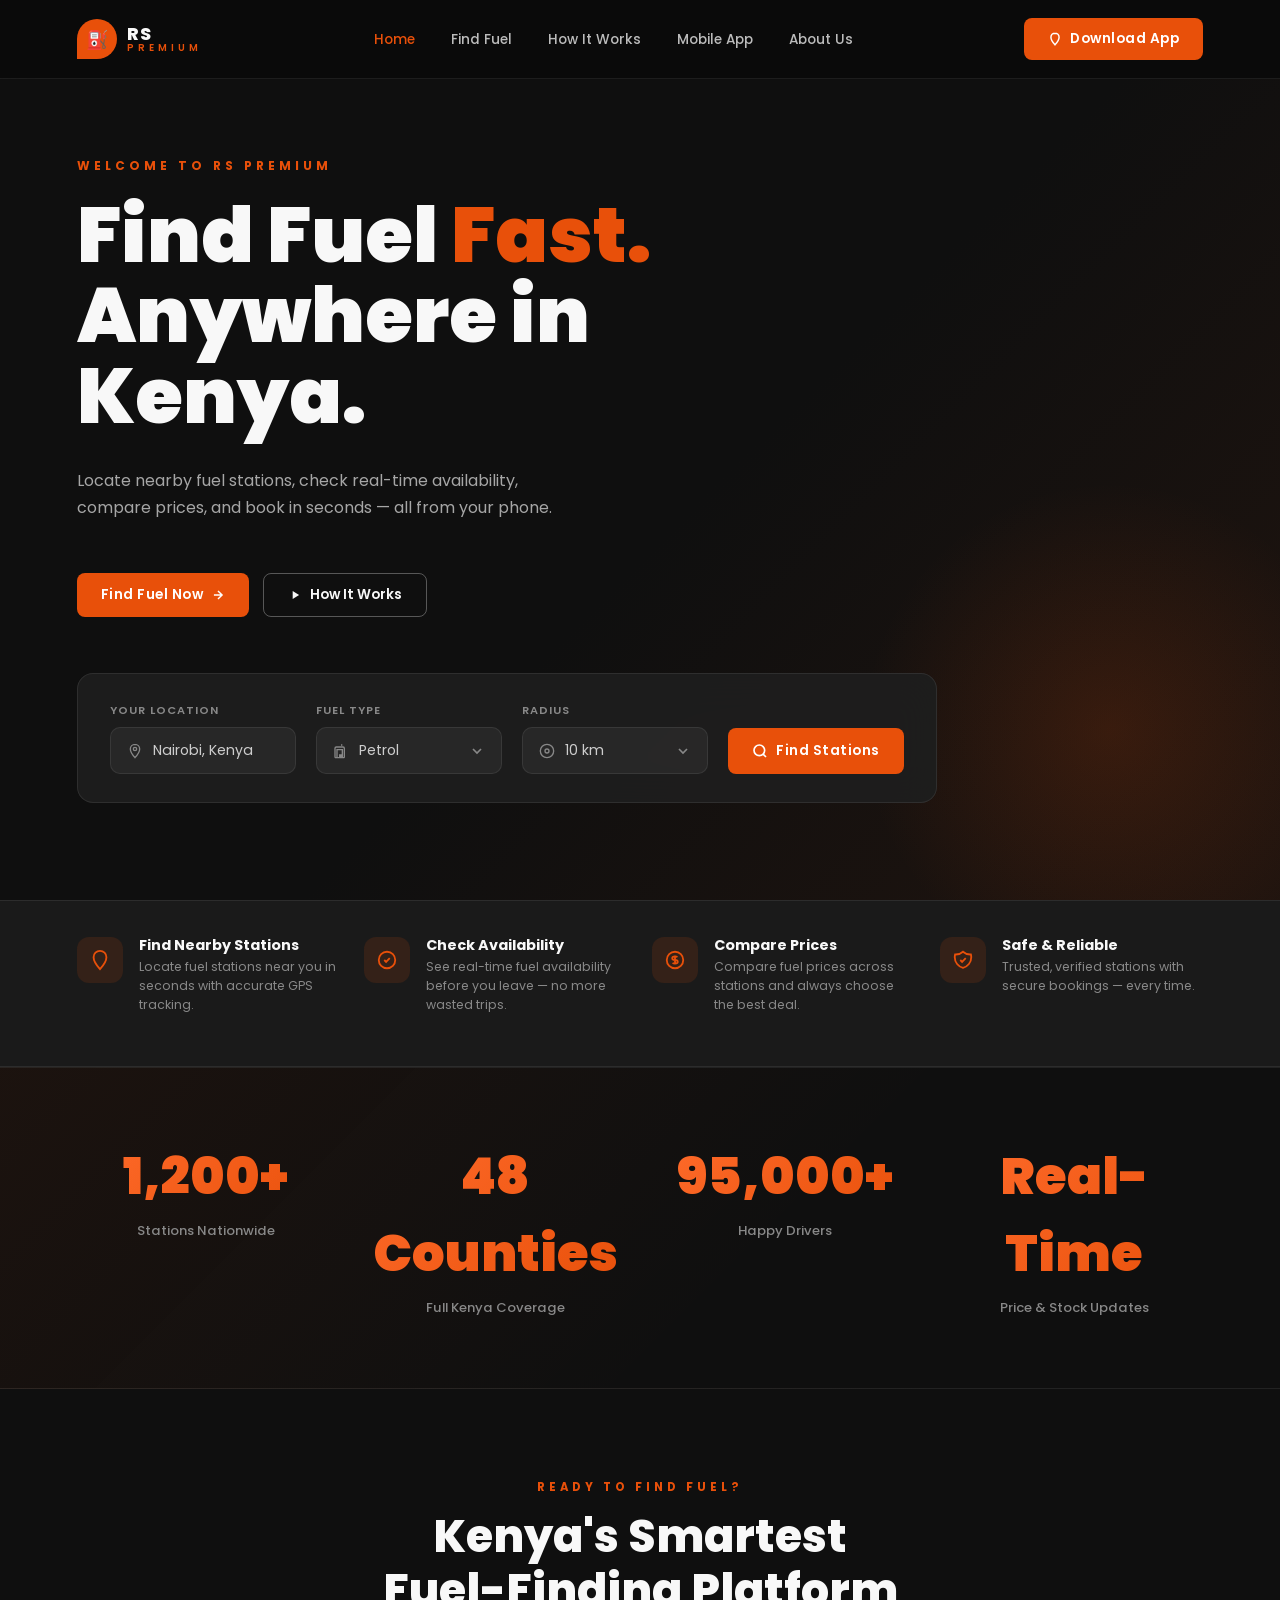
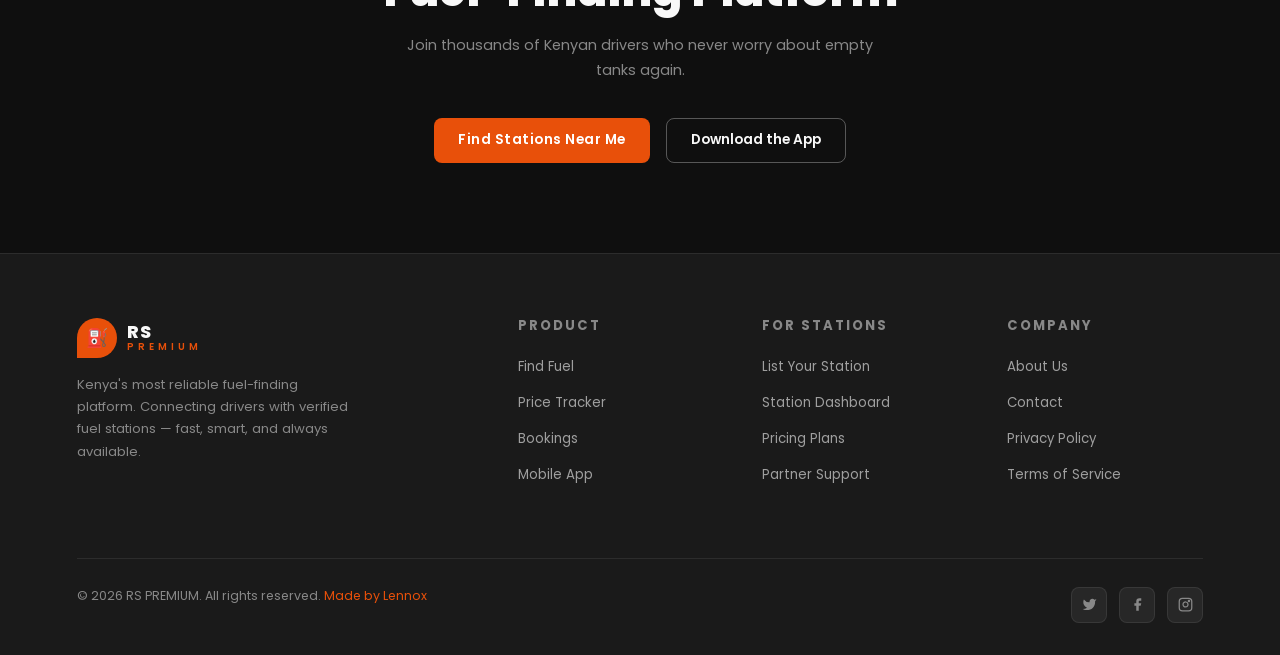
==== index.html @ 86611fc4 "initial comit" ====
<!DOCTYPE html>
<html lang="en">
<head>
  <meta charset="UTF-8">
  <meta name="viewport" content="width=device-width, initial-scale=1.0">
  <title>RS PREMIUM — Fuel. Anywhere. Anytime.</title>
  <!-- Google Fonts -->
  <link href="https://fonts.googleapis.com/css2?family=Poppins:wght@300;400;500;600;700;800;900&display=swap" rel="stylesheet">
  <!-- Bootstrap 5 -->
  <link rel="stylesheet" href="https://cdn.jsdelivr.net/npm/bootstrap@5.3.3/dist/css/bootstrap.min.css">
  <!-- Custom CSS -->
  <link rel="stylesheet" href="styles.css">
</head>
<body>

<!-- ─── NAVBAR ─────────────────────────────────────── -->
<nav class="jaza-nav">
  <a href="index.html" class="nav-logo">
    <div class="logo-icon">⛽</div>
    <div class="brand">
      <span class="brand-name">RS</span>
      <span class="brand-sub">PREMIUM</span>
    </div>
  </a>

  <ul class="nav-links">
    <li><a href="index.html" class="active">Home</a></li>
    <li><a href="stations.html">Find Fuel</a></li>
    <li><a href="how-it-works.html">How It Works</a></li>
    <li><a href="app.html">Mobile App</a></li>
    <li><a href="about.html">About Us</a></li>
  </ul>

  <button class="btn-jaza-primary d-none d-md-inline-flex" onclick="window.location.href='app.html'">
    <svg width="14" height="14" fill="none" viewBox="0 0 24 24" stroke="currentColor" stroke-width="2.5"><path d="M12 2C8.13 2 5 5.13 5 9c0 5.25 7 13 7 13s7-7.75 7-13c0-3.87-3.13-7-7-7z"/></svg>
    Download App
  </button>

  <button class="nav-hamburger" id="hamburger" aria-label="Menu">
    <span></span><span></span><span></span>
  </button>
</nav>

<!-- Mobile Menu -->
<div class="mobile-menu" id="mobileMenu">
  <a href="index.html">Home</a>
  <a href="stations.html">Find Fuel</a>
  <a href="how-it-works.html">How It Works</a>
  <a href="app.html">Mobile App</a>
  <a href="about.html">About Us</a>
</div>

<!-- ─── HERO ──────────────────────────────────────── -->
<section class="hero" id="home">
  <div class="hero-label">Welcome to RS PREMIUM</div>
  <h1>Find Fuel <em>Fast.</em><br>Anywhere in Kenya.</h1>
  <p>Locate nearby fuel stations, check real-time availability, compare prices, and book in seconds — all from your phone.</p>
  <div class="hero-ctas">
    <a href="stations.html" class="btn-jaza-primary">
      Find Fuel Now
      <svg width="14" height="14" fill="none" viewBox="0 0 24 24" stroke="currentColor" stroke-width="2.5"><path d="M5 12h14M12 5l7 7-7 7"/></svg>
    </a>
    <a href="how-it-works.html" class="btn-jaza-outline">
      <svg width="14" height="14" fill="currentColor" viewBox="0 0 24 24"><path d="M8 5v14l11-7z"/></svg>
      How It Works
    </a>
  </div>

  <!-- Search Bar -->
  <div class="search-bar">
    <div class="field">
      <label>Your Location</label>
      <div class="field-input">
        <svg fill="none" viewBox="0 0 24 24" stroke="currentColor" stroke-width="2"><path d="M12 2C8.13 2 5 5.13 5 9c0 5.25 7 13 7 13s7-7.75 7-13c0-3.87-3.13-7-7-7zm0 9.5c-1.38 0-2.5-1.12-2.5-2.5s1.12-2.5 2.5-2.5 2.5 1.12 2.5 2.5-1.12 2.5-2.5 2.5z"/></svg>
        <span>Nairobi, Kenya</span>
      </div>
    </div>
    <div class="field">
      <label>Fuel Type</label>
      <div class="field-input">
        <svg fill="none" viewBox="0 0 24 24" stroke="currentColor" stroke-width="2"><path d="M3 22V8a2 2 0 012-2h10a2 2 0 012 2v14M3 22h14M13 4V2M6 22V10h8v12M10 22v-4h2v4"/></svg>
        <span>Petrol</span>
        <svg fill="none" viewBox="0 0 24 24" stroke="currentColor" stroke-width="2.5"><path d="M6 9l6 6 6-6"/></svg>
      </div>
    </div>
    <div class="field">
      <label>Radius</label>
      <div class="field-input">
        <svg fill="none" viewBox="0 0 24 24" stroke="currentColor" stroke-width="2"><circle cx="12" cy="12" r="10"/><circle cx="12" cy="12" r="3"/></svg>
        <span>10 km</span>
        <svg fill="none" viewBox="0 0 24 24" stroke="currentColor" stroke-width="2.5"><path d="M6 9l6 6 6-6"/></svg>
      </div>
    </div>
    <a href="stations.html" class="btn-jaza-primary" style="height:46px;">
      <svg width="16" height="16" fill="none" viewBox="0 0 24 24" stroke="currentColor" stroke-width="2.5"><circle cx="11" cy="11" r="8"/><path d="M21 21l-4.35-4.35"/></svg>
      Find Stations
    </a>
  </div>
</section>

<!-- ─── FEATURES STRIP ─────────────────────────────── -->
<div class="features-strip reveal">
  <div class="feature-item">
    <div class="feature-icon">
      <svg fill="none" viewBox="0 0 24 24" stroke="currentColor" stroke-width="2"><path d="M12 2C8.13 2 5 5.13 5 9c0 5.25 7 13 7 13s7-7.75 7-13c0-3.87-3.13-7-7-7z"/></svg>
    </div>
    <div>
      <h4>Find Nearby Stations</h4>
      <p>Locate fuel stations near you in seconds with accurate GPS tracking.</p>
    </div>
  </div>
  <div class="feature-item">
    <div class="feature-icon">
      <svg fill="none" viewBox="0 0 24 24" stroke="currentColor" stroke-width="2"><path d="M9 12l2 2 4-4m6 2a9 9 0 11-18 0 9 9 0 0118 0z"/></svg>
    </div>
    <div>
      <h4>Check Availability</h4>
      <p>See real-time fuel availability before you leave — no more wasted trips.</p>
    </div>
  </div>
  <div class="feature-item">
    <div class="feature-icon">
      <svg fill="none" viewBox="0 0 24 24" stroke="currentColor" stroke-width="2"><path d="M12 8c-1.657 0-3 .895-3 2s1.343 2 3 2 3 .895 3 2-1.343 2-3 2m0-8c1.11 0 2.08.402 2.599 1M12 8V7m0 1v8m0 0v1m0-1c-1.11 0-2.08-.402-2.599-1M21 12a9 9 0 11-18 0 9 9 0 0118 0z"/></svg>
    </div>
    <div>
      <h4>Compare Prices</h4>
      <p>Compare fuel prices across stations and always choose the best deal.</p>
    </div>
  </div>
  <div class="feature-item">
    <div class="feature-icon">
      <svg fill="none" viewBox="0 0 24 24" stroke="currentColor" stroke-width="2"><path d="M9 12l2 2 4-4m5.618-4.016A11.955 11.955 0 0112 2.944a11.955 11.955 0 01-8.618 3.04A12.02 12.02 0 003 9c0 5.591 3.824 10.29 9 11.622 5.176-1.332 9-6.03 9-11.622 0-1.042-.133-2.052-.382-3.016z"/></svg>
    </div>
    <div>
      <h4>Safe & Reliable</h4>
      <p>Trusted, verified stations with secure bookings — every time.</p>
    </div>
  </div>
</div>

<!-- ─── STATS BAND ─────────────────────────────────── -->
<div class="stats-band">
  <div class="reveal">
    <div class="stat-num">1,200+</div>
    <div class="stat-label">Stations Nationwide</div>
  </div>
  <div class="reveal">
    <div class="stat-num">48 Counties</div>
    <div class="stat-label">Full Kenya Coverage</div>
  </div>
  <div class="reveal">
    <div class="stat-num">95,000+</div>
    <div class="stat-label">Happy Drivers</div>
  </div>
  <div class="reveal">
    <div class="stat-num">Real-Time</div>
    <div class="stat-label">Price &amp; Stock Updates</div>
  </div>
</div>

<!-- ─── CTA STRIP ──────────────────────────────────── -->
<div class="jaza-section" style="text-align:center;">
  <div class="section-tag reveal">Ready to Find Fuel?</div>
  <h2 class="section-title reveal" style="max-width:520px;margin:0 auto;">Kenya's Smartest Fuel-Finding Platform</h2>
  <p class="section-subtitle reveal" style="margin:16px auto 36px;">Join thousands of Kenyan drivers who never worry about empty tanks again.</p>
  <div class="d-flex gap-3 justify-content-center flex-wrap reveal">
    <a href="stations.html" class="btn-jaza-primary">Find Stations Near Me</a>
    <a href="app.html" class="btn-jaza-outline">Download the App</a>
  </div>
</div>

<!-- ─── FOOTER ─────────────────────────────────────── -->
<footer>
  <div class="footer-grid">
    <div class="footer-brand">
      <a href="index.html" class="nav-logo">
        <div class="logo-icon">⛽</div>
        <div class="brand">
          <span class="brand-name">RS</span>
          <span class="brand-sub">PREMIUM</span>
        </div>
      </a>
      <p>Kenya's most reliable fuel-finding platform. Connecting drivers with verified fuel stations — fast, smart, and always available.</p>
    </div>
    <div class="footer-col">
      <h4>Product</h4>
      <ul>
        <li><a href="stations.html">Find Fuel</a></li>
        <li><a href="stations.html">Price Tracker</a></li>
        <li><a href="stations.html">Bookings</a></li>
        <li><a href="app.html">Mobile App</a></li>
      </ul>
    </div>
    <div class="footer-col">
      <h4>For Stations</h4>
      <ul>
        <li><a href="about.html">List Your Station</a></li>
        <li><a href="about.html">Station Dashboard</a></li>
        <li><a href="about.html">Pricing Plans</a></li>
        <li><a href="about.html">Partner Support</a></li>
      </ul>
    </div>
    <div class="footer-col">
      <h4>Company</h4>
      <ul>
        <li><a href="about.html">About Us</a></li>
        <li><a href="about.html">Contact</a></li>
        <li><a href="#">Privacy Policy</a></li>
        <li><a href="#">Terms of Service</a></li>
      </ul>
    </div>
  </div>
  <div class="footer-bottom">
    <p>© 2026 RS PREMIUM. All rights reserved. <span>Made by Lennox</span></p>
    <div class="footer-socials">
      <a href="#" class="social-link" aria-label="Twitter">
        <svg fill="currentColor" viewBox="0 0 24 24"><path d="M23 3a10.9 10.9 0 01-3.14 1.53 4.48 4.48 0 00-7.86 3v1A10.66 10.66 0 013 4s-4 9 5 13a11.64 11.64 0 01-7 2c9 5 20 0 20-11.5a4.5 4.5 0 00-.08-.83A7.72 7.72 0 0023 3z"/></svg>
      </a>
      <a href="#" class="social-link" aria-label="Facebook">
        <svg fill="currentColor" viewBox="0 0 24 24"><path d="M18 2h-3a5 5 0 00-5 5v3H7v4h3v8h4v-8h3l1-4h-4V7a1 1 0 011-1h3z"/></svg>
      </a>
      <a href="#" class="social-link" aria-label="Instagram">
        <svg fill="none" viewBox="0 0 24 24" stroke="currentColor" stroke-width="2"><rect x="2" y="2" width="20" height="20" rx="5" ry="5"/><path d="M16 11.37A4 4 0 1112.63 8 4 4 0 0116 11.37z"/><circle cx="17.5" cy="6.5" r="1" fill="currentColor"/></svg>
      </a>
    </div>
  </div>
</footer>

<!-- Bootstrap JS -->
<script src="https://cdn.jsdelivr.net/npm/bootstrap@5.3.3/dist/js/bootstrap.bundle.min.js"></script>
<!-- Custom JS -->
<script src="main.js"></script>
</body>
</html>
---- styles.css ----
/* ===================================================
   RS PREMIUM — Global Stylesheet
   Uses Bootstrap 5 + custom CSS variables & overrides
=================================================== */

/* ─── ROOT VARIABLES ──────────────────────────────── */
:root {
  --orange: #E8500A;
  --orange-light: #FF6B2B;
  --black: #0F0F0F;
  --dark: #1A1A1A;
  --card-bg: #1E1E1E;
  --green: #1B5E20;
  --green-bright: #22C55E;
  --white: #F8F8F8;
  --gray: #888;
  --border: rgba(255, 255, 255, 0.08);
  --font: 'Poppins', sans-serif;
}

/* ─── BASE ────────────────────────────────────────── */
*, *::before, *::after { box-sizing: border-box; margin: 0; padding: 0; }
html { scroll-behavior: smooth; }

body {
  font-family: var(--font);
  background: var(--black);
  color: var(--white);
  overflow-x: hidden;
}

/* ─── TYPOGRAPHY HELPERS ──────────────────────────── */
.section-tag {
  color: var(--orange);
  font-size: .72rem;
  font-weight: 700;
  letter-spacing: 4px;
  text-transform: uppercase;
  margin-bottom: 14px;
}

.section-title {
  font-size: clamp(1.8rem, 3.5vw, 2.8rem);
  font-weight: 800;
  line-height: 1.2;
}

.section-subtitle {
  color: var(--gray);
  font-size: .9rem;
  margin-top: 12px;
  max-width: 500px;
  line-height: 1.7;
}

.section-header-row {
  display: flex;
  align-items: flex-end;
  justify-content: space-between;
  margin-bottom: 48px;
  flex-wrap: wrap;
  gap: 20px;
}

.view-all-link {
  color: var(--orange);
  text-decoration: none;
  font-size: .82rem;
  font-weight: 600;
  display: flex;
  align-items: center;
  gap: 6px;
  white-space: nowrap;
}
.view-all-link:hover { text-decoration: underline; color: var(--orange-light); }

/* ─── BOOTSTRAP OVERRIDES ─────────────────────────── */
.btn-jaza-primary {
  background: var(--orange);
  color: #fff;
  border: none;
  cursor: pointer;
  padding: 11px 24px;
  border-radius: 8px;
  font-family: var(--font);
  font-weight: 600;
  font-size: .85rem;
  letter-spacing: .5px;
  transition: all .25s;
  display: inline-flex;
  align-items: center;
  gap: 8px;
  text-decoration: none;
}
.btn-jaza-primary:hover {
  background: var(--orange-light);
  transform: translateY(-1px);
  box-shadow: 0 8px 24px rgba(232, 80, 10, .4);
  color: #fff;
}

.btn-jaza-outline {
  background: transparent;
  color: var(--white);
  border: 1.5px solid rgba(255, 255, 255, .3);
  cursor: pointer;
  padding: 11px 24px;
  border-radius: 8px;
  font-family: var(--font);
  font-weight: 600;
  font-size: .85rem;
  transition: all .25s;
  display: inline-flex;
  align-items: center;
  gap: 8px;
  text-decoration: none;
}
.btn-jaza-outline:hover {
  border-color: var(--white);
  background: rgba(255, 255, 255, .06);
  color: var(--white);
}

/* ─── NAVBAR ──────────────────────────────────────── */
.jaza-nav {
  position: fixed;
  top: 0;
  width: 100%;
  z-index: 1000;
  display: flex;
  align-items: center;
  justify-content: space-between;
  padding: 18px 6%;
  background: rgba(10, 10, 10, 0.85);
  backdrop-filter: blur(20px);
  -webkit-backdrop-filter: blur(20px);
  border-bottom: 1px solid var(--border);
  transition: box-shadow .3s;
}

.nav-logo {
  display: flex;
  align-items: center;
  gap: 10px;
  text-decoration: none;
  color: var(--white);
}
.logo-icon {
  width: 40px;
  height: 40px;
  background: var(--orange);
  border-radius: 50% 50% 50% 0;
  display: flex;
  align-items: center;
  justify-content: center;
  font-size: 18px;
  flex-shrink: 0;
}
.brand { line-height: 1; }
.brand .brand-name {
  display: block;
  font-weight: 800;
  font-size: 1.1rem;
  letter-spacing: 1px;
}
.brand .brand-sub {
  display: block;
  font-size: .6rem;
  color: var(--orange);
  letter-spacing: 4px;
  font-weight: 600;
}

.nav-links {
  display: flex;
  gap: 36px;
  list-style: none;
  margin: 0;
  padding: 0;
}
.nav-links a {
  text-decoration: none;
  color: var(--white);
  font-size: .85rem;
  font-weight: 500;
  opacity: .75;
  transition: opacity .2s;
}
.nav-links a:hover,
.nav-links a.active { opacity: 1; color: var(--orange); }

/* Mobile hamburger toggle */
.nav-hamburger {
  display: none;
  flex-direction: column;
  gap: 5px;
  cursor: pointer;
  background: none;
  border: none;
  padding: 4px;
}
.nav-hamburger span {
  display: block;
  width: 22px;
  height: 2px;
  background: var(--white);
  border-radius: 2px;
  transition: all .3s;
}

/* Mobile menu */
.mobile-menu {
  display: none;
  position: fixed;
  top: 74px;
  left: 0;
  right: 0;
  background: rgba(15, 15, 15, 0.97);
  backdrop-filter: blur(20px);
  border-bottom: 1px solid var(--border);
  padding: 24px 6%;
  z-index: 999;
  flex-direction: column;
  gap: 20px;
}
.mobile-menu.open { display: flex; }
.mobile-menu a {
  text-decoration: none;
  color: var(--white);
  font-size: 1rem;
  font-weight: 500;
  padding: 8px 0;
  border-bottom: 1px solid var(--border);
  opacity: .8;
  transition: opacity .2s, color .2s;
}
.mobile-menu a:hover { opacity: 1; color: var(--orange); }

/* ─── PAGE WRAPPER ────────────────────────────────── */
.page-wrapper { padding-top: 74px; }

/* ─── HERO ────────────────────────────────────────── */
.hero {
  min-height: 100vh;
  background:
    linear-gradient(135deg, rgba(15, 15, 15, .96) 0%, rgba(15, 15, 15, .7) 55%, rgba(232, 80, 10, .08) 100%),
    url('https://images.unsplash.com/photo-1558618666-fcd25c85cd64?w=1600&q=80') center/cover no-repeat;
  display: flex;
  flex-direction: column;
  justify-content: center;
  padding: 140px 6% 80px;
  position: relative;
  overflow: hidden;
}
.hero::before {
  content: '';
  position: absolute;
  bottom: -80px;
  right: -80px;
  width: 500px;
  height: 500px;
  background: radial-gradient(circle, rgba(232, 80, 10, .15) 0%, transparent 70%);
  pointer-events: none;
}

.hero-label {
  color: var(--orange);
  font-size: .75rem;
  font-weight: 700;
  letter-spacing: 4px;
  text-transform: uppercase;
  margin-bottom: 20px;
  opacity: 0;
  animation: fadeUp .6s .2s forwards;
}
.hero h1 {
  font-size: clamp(2.8rem, 6vw, 5.5rem);
  font-weight: 900;
  line-height: 1.05;
  max-width: 720px;
  opacity: 0;
  animation: fadeUp .6s .4s forwards;
}
.hero h1 em { color: var(--orange); font-style: normal; }
.hero p {
  margin-top: 22px;
  max-width: 480px;
  color: rgba(248, 248, 248, .65);
  font-size: 1rem;
  line-height: 1.7;
  opacity: 0;
  animation: fadeUp .6s .6s forwards;
}
.hero-ctas {
  margin-top: 36px;
  display: flex;
  gap: 14px;
  flex-wrap: wrap;
  opacity: 0;
  animation: fadeUp .6s .8s forwards;
}

/* Search bar */
.search-bar {
  background: rgba(30, 30, 30, .95);
  border: 1px solid var(--border);
  border-radius: 16px;
  padding: 28px 32px;
  margin-top: 56px;
  max-width: 860px;
  display: grid;
  grid-template-columns: 1fr 1fr 1fr auto;
  gap: 20px;
  align-items: end;
  backdrop-filter: blur(20px);
  opacity: 0;
  animation: fadeUp .6s 1s forwards;
}
.field label {
  display: block;
  font-size: .7rem;
  font-weight: 600;
  color: var(--gray);
  letter-spacing: 1px;
  text-transform: uppercase;
  margin-bottom: 8px;
}
.field-input {
  display: flex;
  align-items: center;
  gap: 10px;
  background: rgba(255, 255, 255, .05);
  border: 1px solid var(--border);
  border-radius: 10px;
  padding: 12px 16px;
  cursor: pointer;
  transition: border-color .2s;
}
.field-input:hover { border-color: rgba(232, 80, 10, .4); }
.field-input span { font-size: .88rem; color: rgba(248, 248, 248, .8); flex: 1; }
.field-input svg { width: 16px; height: 16px; color: var(--gray); }

/* ─── FEATURES STRIP ──────────────────────────────── */
.features-strip {
  background: var(--dark);
  border-top: 1px solid var(--border);
  border-bottom: 1px solid var(--border);
  padding: 36px 6%;
  display: grid;
  grid-template-columns: repeat(4, 1fr);
  gap: 24px;
}
.feature-item { display: flex; align-items: flex-start; gap: 16px; }
.feature-icon {
  width: 46px;
  height: 46px;
  border-radius: 12px;
  background: rgba(232, 80, 10, .12);
  display: flex;
  align-items: center;
  justify-content: center;
  flex-shrink: 0;
}
.feature-icon svg { width: 22px; height: 22px; color: var(--orange); }
.feature-item h4 { font-size: .9rem; font-weight: 700; margin-bottom: 4px; }
.feature-item p { font-size: .78rem; color: var(--gray); line-height: 1.5; }

/* ─── SECTIONS ────────────────────────────────────── */
.jaza-section { padding: 90px 6%; }
.jaza-section-dark { background: var(--dark); padding: 90px 6%; }

/* ─── STATION CARDS ───────────────────────────────── */
.stations-grid {
  display: grid;
  grid-template-columns: repeat(3, 1fr);
  gap: 24px;
}
.station-card {
  background: var(--card-bg);
  border: 1px solid var(--border);
  border-radius: 18px;
  padding: 24px;
  transition: all .3s;
  cursor: pointer;
  position: relative;
  overflow: hidden;
  height: 100%;
}
.station-card::before {
  content: '';
  position: absolute;
  top: 0;
  left: 0;
  right: 0;
  height: 3px;
  background: linear-gradient(90deg, var(--orange), transparent);
  opacity: 0;
  transition: opacity .3s;
}
.station-card:hover { border-color: rgba(232, 80, 10, .3); transform: translateY(-4px); box-shadow: 0 20px 48px rgba(0, 0, 0, .4); }
.station-card:hover::before { opacity: 1; }

.card-top { display: flex; align-items: center; gap: 14px; margin-bottom: 18px; }
.station-logo {
  width: 52px;
  height: 52px;
  border-radius: 12px;
  background: #fff;
  display: flex;
  align-items: center;
  justify-content: center;
  font-weight: 900;
  font-size: 1rem;
  flex-shrink: 0;
  overflow: hidden;
}
.card-info h3 { font-size: 1rem; font-weight: 700; }
.card-info p { font-size: .78rem; color: var(--gray); margin-top: 2px; }

.status-badge {
  display: inline-flex;
  align-items: center;
  gap: 6px;
  font-size: .7rem;
  font-weight: 600;
  padding: 3px 10px;
  border-radius: 20px;
  margin-top: 8px;
}
.status-badge .dot { width: 6px; height: 6px; border-radius: 50%; }
.badge-available { background: rgba(34, 197, 94, .12); color: var(--green-bright); }
.badge-available .dot { background: var(--green-bright); }
.badge-low { background: rgba(251, 146, 60, .12); color: #FB923C; }
.badge-low .dot { background: #FB923C; }
.badge-closed { background: rgba(255, 255, 255, .06); color: var(--gray); }
.badge-closed .dot { background: var(--gray); }

.card-price { display: flex; align-items: baseline; gap: 4px; margin: 16px 0 20px; }
.card-price .price-val { color: var(--orange); font-size: 1.3rem; font-weight: 800; }
.card-price .price-unit { color: var(--gray); font-size: .78rem; }

.card-distance {
  position: absolute;
  top: 24px;
  right: 24px;
  font-size: .75rem;
  color: var(--gray);
  font-weight: 600;
}
.card-actions { display: flex; gap: 10px; }
.btn-sm {
  flex: 1;
  padding: 10px 12px;
  border-radius: 8px;
  font-family: var(--font);
  font-size: .78rem;
  font-weight: 600;
  cursor: pointer;
  transition: all .2s;
  border: 1.5px solid var(--border);
  background: transparent;
  color: var(--white);
  text-align: center;
}
.btn-sm:hover { border-color: rgba(255, 255, 255, .25); background: rgba(255, 255, 255, .05); }
.btn-sm.primary { background: var(--orange); border-color: var(--orange); color: #fff; }
.btn-sm.primary:hover { background: var(--orange-light); }

/* ─── HOW IT WORKS ────────────────────────────────── */
.steps-grid {
  display: grid;
  grid-template-columns: repeat(4, 1fr);
  gap: 32px;
  margin-top: 56px;
}
.step { position: relative; }
.step-num {
  width: 52px;
  height: 52px;
  border-radius: 14px;
  background: rgba(232, 80, 10, .12);
  border: 1px solid rgba(232, 80, 10, .2);
  display: flex;
  align-items: center;
  justify-content: center;
  font-size: 1.3rem;
  font-weight: 900;
  color: var(--orange);
  margin-bottom: 20px;
}
.step h3 { font-size: 1rem; font-weight: 700; margin-bottom: 10px; }
.step p { font-size: .82rem; color: var(--gray); line-height: 1.65; }
.step-connector {
  position: absolute;
  top: 26px;
  left: 52px;
  right: -32px;
  height: 1px;
  background: linear-gradient(90deg, rgba(232, 80, 10, .3), transparent);
}
.step:last-child .step-connector { display: none; }

/* ─── STATS BAND ──────────────────────────────────── */
.stats-band {
  padding: 70px 6%;
  display: grid;
  grid-template-columns: repeat(4, 1fr);
  gap: 32px;
  background:
    linear-gradient(135deg, rgba(232, 80, 10, .06) 0%, transparent 60%),
    var(--black);
  border-top: 1px solid var(--border);
  border-bottom: 1px solid var(--border);
  text-align: center;
}
.stat-num {
  font-size: clamp(2rem, 4vw, 3.2rem);
  font-weight: 900;
  background: linear-gradient(135deg, #FF6B2B, #E8500A);
  -webkit-background-clip: text;
  -webkit-text-fill-color: transparent;
  background-clip: text;
}
.stat-label { font-size: .82rem; color: var(--gray); margin-top: 6px; font-weight: 500; }

/* ─── APP SECTION ─────────────────────────────────── */
.app-section {
  display: grid;
  grid-template-columns: 1fr 1fr;
  gap: 80px;
  align-items: center;
  padding: 100px 6%;
}
.app-features { margin-top: 36px; display: flex; flex-direction: column; gap: 18px; }
.app-feature {
  display: flex;
  align-items: center;
  gap: 14px;
  background: var(--card-bg);
  border: 1px solid var(--border);
  border-radius: 12px;
  padding: 14px 18px;
}
.app-feature svg { width: 20px; height: 20px; color: var(--orange); flex-shrink: 0; }
.app-feature span { font-size: .85rem; font-weight: 500; }
.app-ctas { margin-top: 36px; display: flex; gap: 14px; flex-wrap: wrap; }
.store-btn {
  display: flex;
  align-items: center;
  gap: 10px;
  background: var(--card-bg);
  border: 1px solid var(--border);
  border-radius: 12px;
  padding: 12px 22px;
  cursor: pointer;
  transition: all .25s;
  text-decoration: none;
  color: var(--white);
}
.store-btn:hover { border-color: var(--orange); background: rgba(232, 80, 10, .08); color: var(--white); }
.store-btn svg { width: 22px; height: 22px; }
.store-btn .store-info { text-align: left; }
.store-btn .store-info small { display: block; font-size: .65rem; color: var(--gray); letter-spacing: .5px; }
.store-btn .store-info strong { display: block; font-size: .9rem; font-weight: 700; }

/* ─── PHONE MOCKUP ────────────────────────────────── */
.phone-mockup { position: relative; display: flex; justify-content: center; }
.phone-frame {
  width: 260px;
  background: var(--dark);
  border: 2px solid rgba(255, 255, 255, .12);
  border-radius: 40px;
  padding: 16px;
  box-shadow: 0 40px 80px rgba(0, 0, 0, .5), 0 0 0 1px rgba(255, 255, 255, .05);
  position: relative;
  overflow: hidden;
}
.phone-frame::before {
  content: '';
  position: absolute;
  inset: 0;
  background: linear-gradient(135deg, rgba(232, 80, 10, .08) 0%, transparent 50%);
  pointer-events: none;
}
.phone-screen { background: #141414; border-radius: 26px; overflow: hidden; }
.phone-notch {
  width: 90px;
  height: 24px;
  background: var(--dark);
  border-radius: 0 0 14px 14px;
  margin: 0 auto;
}
.phone-content { padding: 16px; }
.phone-header { display: flex; align-items: center; justify-content: space-between; margin-bottom: 16px; }
.phone-header span { font-size: .65rem; color: var(--orange); font-weight: 700; letter-spacing: 2px; }
.phone-greeting { font-size: .8rem; font-weight: 700; margin-bottom: 14px; line-height: 1.3; }
.phone-field {
  background: rgba(255, 255, 255, .05);
  border: 1px solid var(--border);
  border-radius: 10px;
  padding: 10px 12px;
  margin-bottom: 10px;
}
.phone-field small { display: block; font-size: .55rem; color: var(--gray); letter-spacing: 1px; text-transform: uppercase; margin-bottom: 3px; }
.phone-field span { font-size: .78rem; font-weight: 500; }
.phone-btn {
  width: 100%;
  background: var(--orange);
  border-radius: 10px;
  padding: 10px;
  text-align: center;
  font-size: .78rem;
  font-weight: 700;
  margin-bottom: 16px;
  letter-spacing: .5px;
}
.phone-station-item {
  display: flex;
  align-items: center;
  gap: 10px;
  background: rgba(255, 255, 255, .04);
  border-radius: 10px;
  padding: 10px;
  margin-bottom: 8px;
}
.phone-station-logo {
  width: 32px;
  height: 32px;
  background: #fff;
  border-radius: 8px;
  display: flex;
  align-items: center;
  justify-content: center;
  font-size: .6rem;
  font-weight: 900;
  color: #333;
  flex-shrink: 0;
}
.phone-station-info { flex: 1; }
.phone-station-info strong { display: block; font-size: .7rem; font-weight: 700; }
.phone-station-info small { font-size: .6rem; color: var(--gray); }
.phone-station-dist { font-size: .65rem; color: var(--gray); font-weight: 600; }

/* ─── PAGE HERO (inner pages) ─────────────────────── */
.page-hero {
  background:
    linear-gradient(135deg, rgba(15, 15, 15, .97) 0%, rgba(15, 15, 15, .8) 60%, rgba(232, 80, 10, .1) 100%),
    url('https://images.unsplash.com/photo-1558618666-fcd25c85cd64?w=1600&q=80') center/cover no-repeat;
  padding: 120px 6% 80px;
  text-align: center;
  position: relative;
}
.page-hero::before {
  content: '';
  position: absolute;
  bottom: -60px;
  right: -60px;
  width: 400px;
  height: 400px;
  background: radial-gradient(circle, rgba(232, 80, 10, .1) 0%, transparent 70%);
  pointer-events: none;
}
.page-hero h1 { font-size: clamp(2rem, 5vw, 4rem); font-weight: 900; }
.page-hero h1 em { color: var(--orange); font-style: normal; }
.page-hero p { color: rgba(248, 248, 248, .65); max-width: 560px; margin: 18px auto 0; font-size: 1rem; line-height: 1.7; }

/* ─── ABOUT PAGE ──────────────────────────────────── */
.team-card {
  background: var(--card-bg);
  border: 1px solid var(--border);
  border-radius: 18px;
  padding: 28px 24px;
  text-align: center;
  transition: all .3s;
}
.team-card:hover { border-color: rgba(232, 80, 10, .3); transform: translateY(-4px); }
.team-avatar {
  width: 70px;
  height: 70px;
  border-radius: 50%;
  background: rgba(232, 80, 10, .15);
  display: flex;
  align-items: center;
  justify-content: center;
  font-size: 1.8rem;
  margin: 0 auto 16px;
}
.team-card h4 { font-size: .95rem; font-weight: 700; margin-bottom: 4px; }
.team-card p { font-size: .78rem; color: var(--gray); }

.value-card {
  background: var(--card-bg);
  border: 1px solid var(--border);
  border-radius: 16px;
  padding: 28px;
  transition: all .3s;
}
.value-card:hover { border-color: rgba(232, 80, 10, .3); }
.value-icon {
  width: 52px;
  height: 52px;
  border-radius: 14px;
  background: rgba(232, 80, 10, .12);
  display: flex;
  align-items: center;
  justify-content: center;
  margin-bottom: 18px;
}
.value-icon svg { width: 24px; height: 24px; color: var(--orange); }
.value-card h3 { font-size: 1rem; font-weight: 700; margin-bottom: 10px; }
.value-card p { font-size: .82rem; color: var(--gray); line-height: 1.65; }

/* ─── FOOTER ──────────────────────────────────────── */
footer {
  background: var(--dark);
  border-top: 1px solid var(--border);
  padding: 64px 6% 32px;
}
.footer-grid {
  display: grid;
  grid-template-columns: 2fr 1fr 1fr 1fr;
  gap: 48px;
  margin-bottom: 56px;
}
.footer-brand p { color: var(--gray); font-size: .82rem; line-height: 1.7; margin-top: 16px; max-width: 280px; }
.footer-col h4 {
  font-size: .82rem;
  font-weight: 700;
  letter-spacing: 2px;
  text-transform: uppercase;
  color: var(--gray);
  margin-bottom: 20px;
}
.footer-col ul { list-style: none; display: flex; flex-direction: column; gap: 12px; padding: 0; }
.footer-col ul a { text-decoration: none; color: rgba(248, 248, 248, .6); font-size: .83rem; transition: color .2s; }
.footer-col ul a:hover { color: var(--orange); }
.footer-bottom {
  border-top: 1px solid var(--border);
  padding-top: 28px;
  display: flex;
  align-items: center;
  justify-content: space-between;
  flex-wrap: wrap;
  gap: 16px;
}
.footer-bottom p { font-size: .78rem; color: var(--gray); }
.footer-bottom p span { color: var(--orange); }
.footer-socials { display: flex; gap: 12px; }
.social-link {
  width: 36px;
  height: 36px;
  border-radius: 8px;
  background: rgba(255, 255, 255, .06);
  border: 1px solid var(--border);
  display: flex;
  align-items: center;
  justify-content: center;
  color: var(--gray);
  transition: all .2s;
  text-decoration: none;
}
.social-link:hover { border-color: var(--orange); color: var(--orange); background: rgba(232, 80, 10, .08); }
.social-link svg { width: 15px; height: 15px; }

/* ─── ANIMATIONS ──────────────────────────────────── */
@keyframes fadeUp {
  from { opacity: 0; transform: translateY(28px); }
  to   { opacity: 1; transform: translateY(0); }
}

.reveal {
  opacity: 0;
  transform: translateY(32px);
  transition: opacity .6s ease, transform .6s ease;
}
.reveal.visible { opacity: 1; transform: translateY(0); }

/* ─── RESPONSIVE ──────────────────────────────────── */
@media (max-width: 960px) {
  .search-bar { grid-template-columns: 1fr 1fr; }
  .stations-grid { grid-template-columns: 1fr 1fr; }
  .steps-grid { grid-template-columns: 1fr 1fr; }
  .stats-band { grid-template-columns: 1fr 1fr; }
  .features-strip { grid-template-columns: 1fr 1fr; }
  .app-section { grid-template-columns: 1fr; }
  .footer-grid { grid-template-columns: 1fr 1fr; }
  .phone-mockup { display: none; }
}
@media (max-width: 768px) {
  .nav-links { display: none; }
  .nav-hamburger { display: flex; }
}
@media (max-width: 640px) {
  .search-bar { grid-template-columns: 1fr; }
  .stations-grid { grid-template-columns: 1fr; }
  .steps-grid { grid-template-columns: 1fr; }
  .stats-band { grid-template-columns: 1fr 1fr; }
  .features-strip { grid-template-columns: 1fr; }
  .footer-grid { grid-template-columns: 1fr; }
  .step-connector { display: none; }
  .jaza-nav { padding: 16px 4%; }
  .hero { padding: 120px 4% 60px; }
}
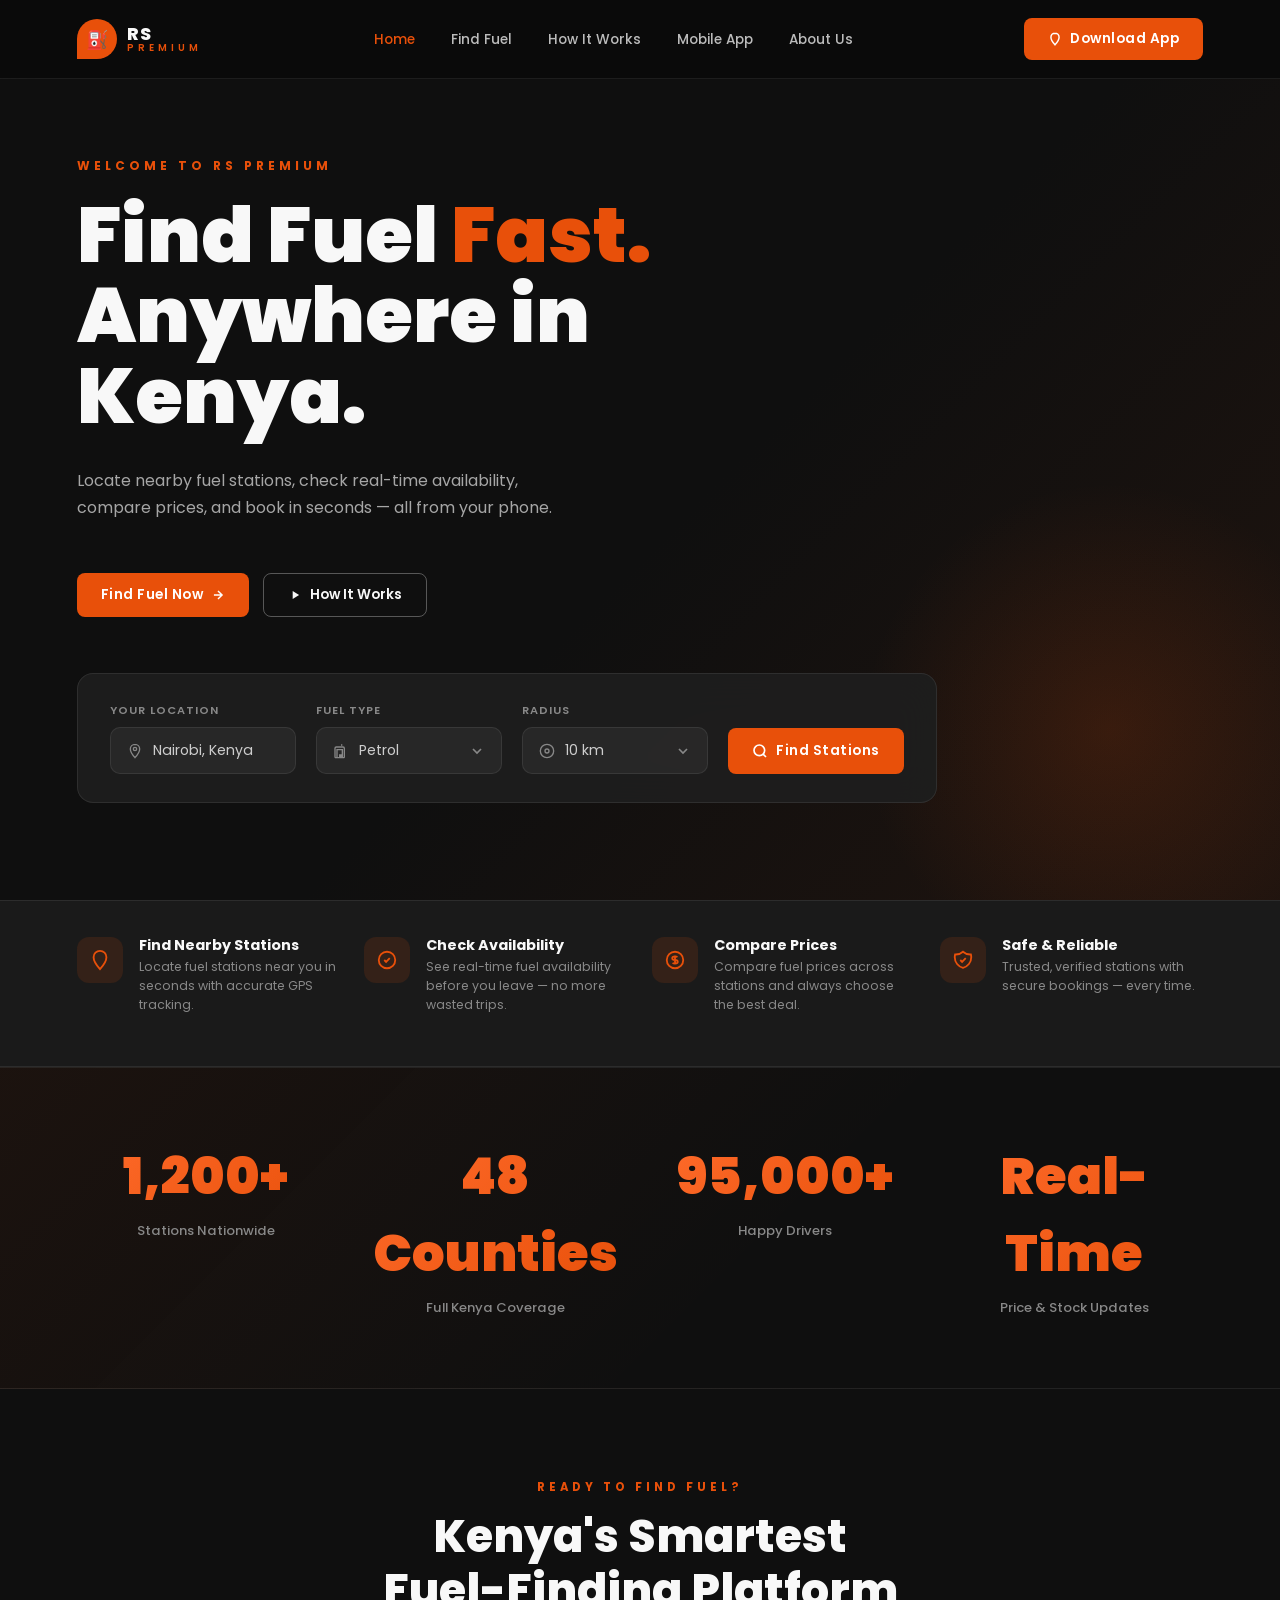
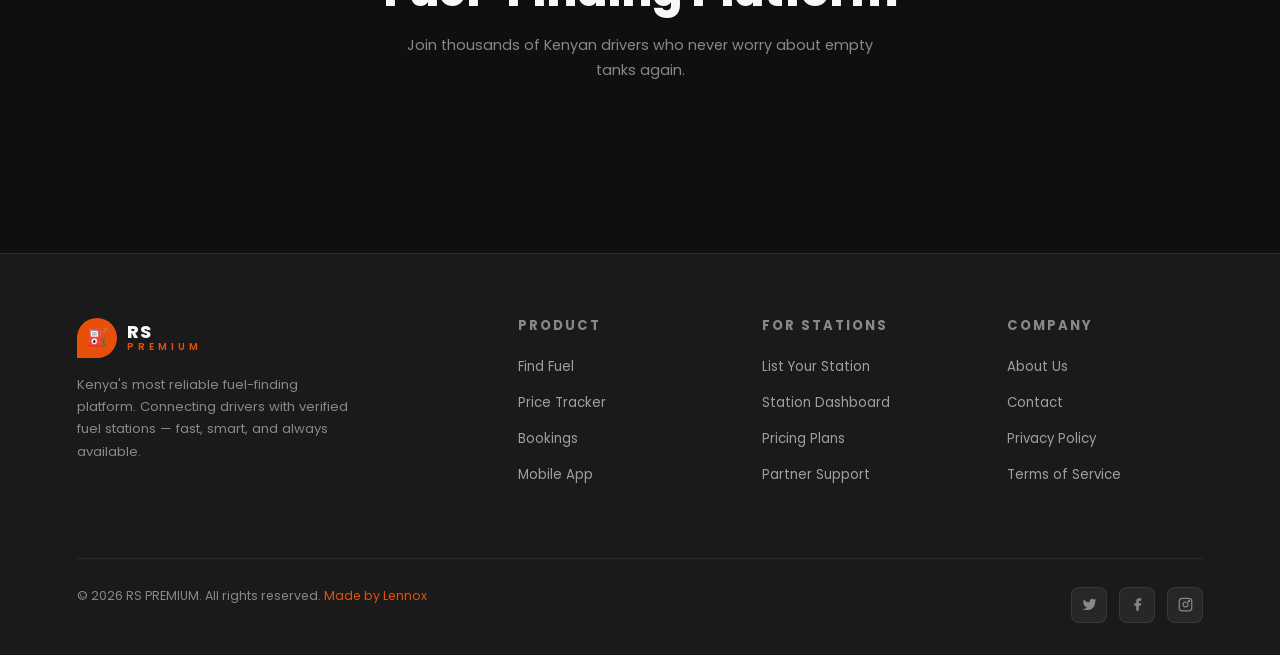
==== commit 5526d33d: "tittle" ====
--- a/index.html
+++ b/index.html
@@ -3,7 +3,7 @@
 <head>
   <meta charset="UTF-8">
   <meta name="viewport" content="width=device-width, initial-scale=1.0">
-  <title>RS PREMIUM — Fuel. Anywhere. Anytime.</title>
+  <title>RS PREMIUM fuel finder</title>
   <!-- Google Fonts -->
   <link href="https://fonts.googleapis.com/css2?family=Poppins:wght@300;400;500;600;700;800;900&display=swap" rel="stylesheet">
   <!-- Bootstrap 5 -->
